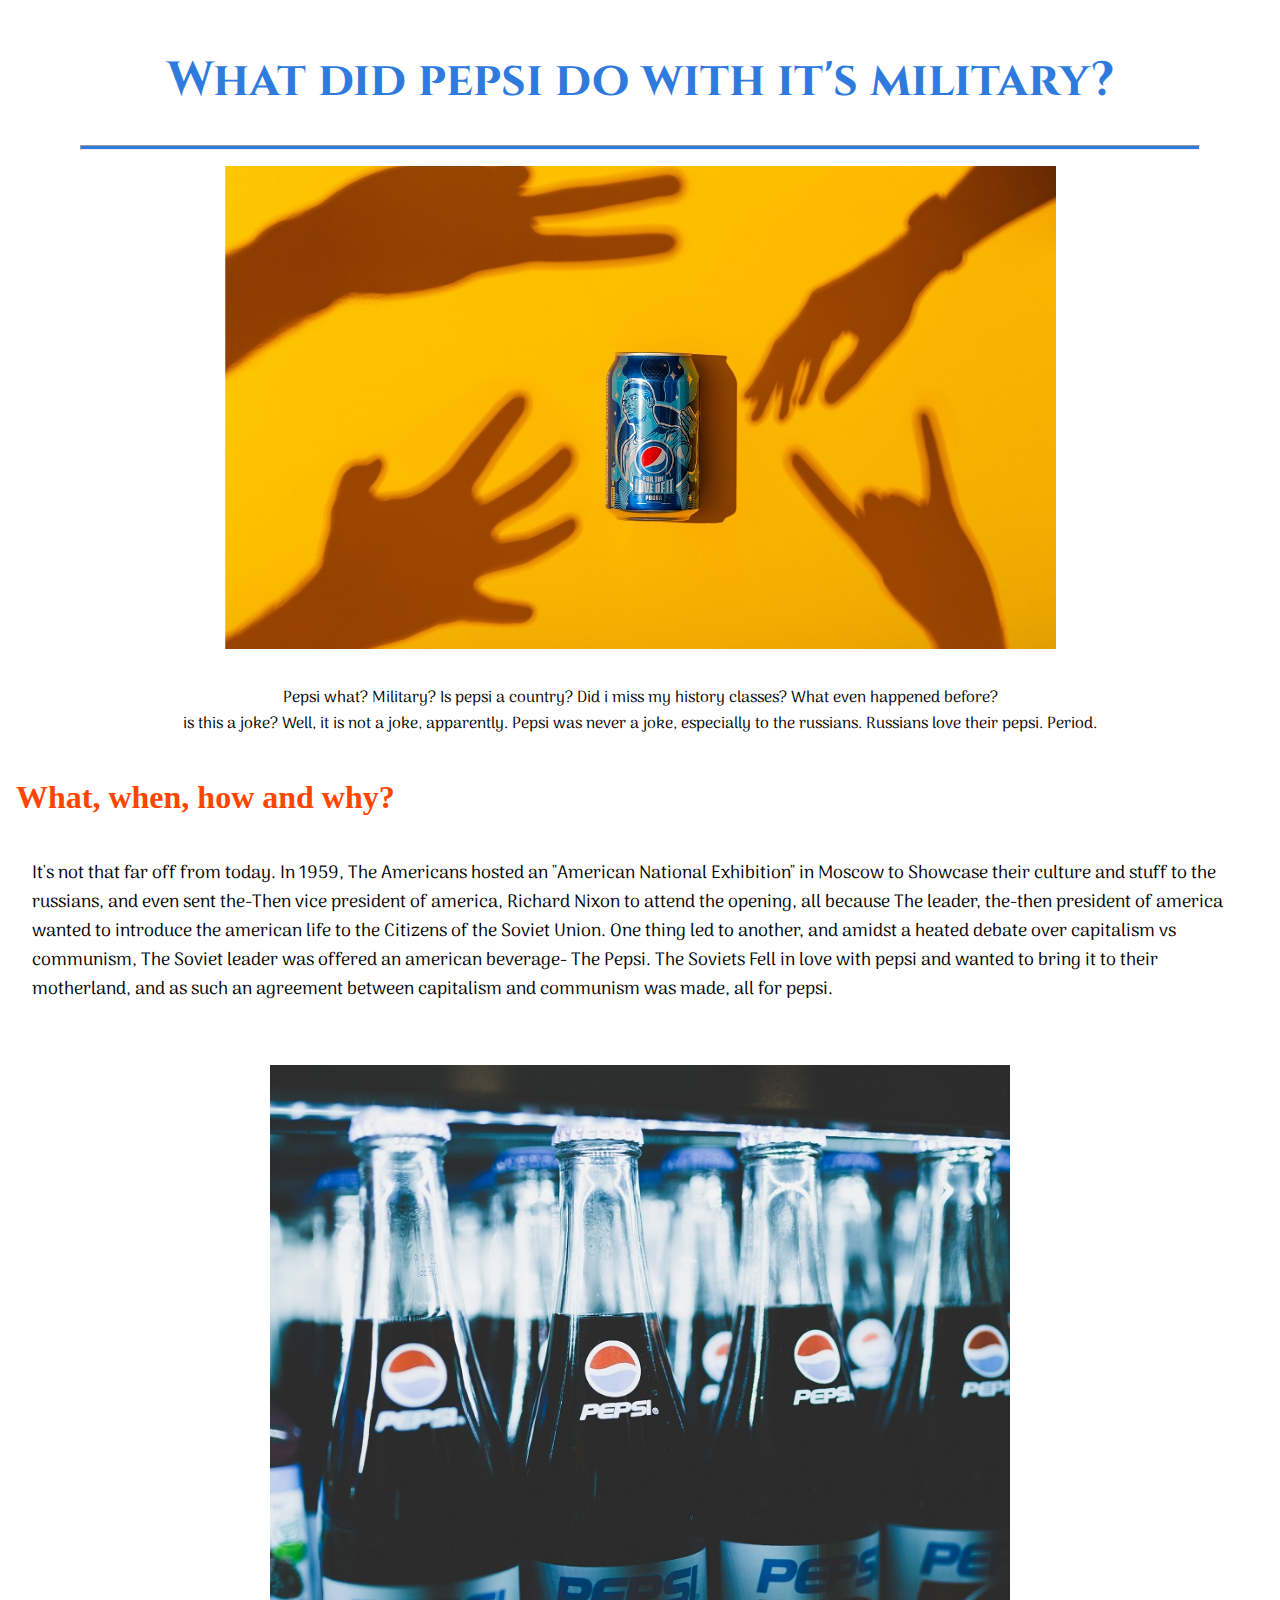
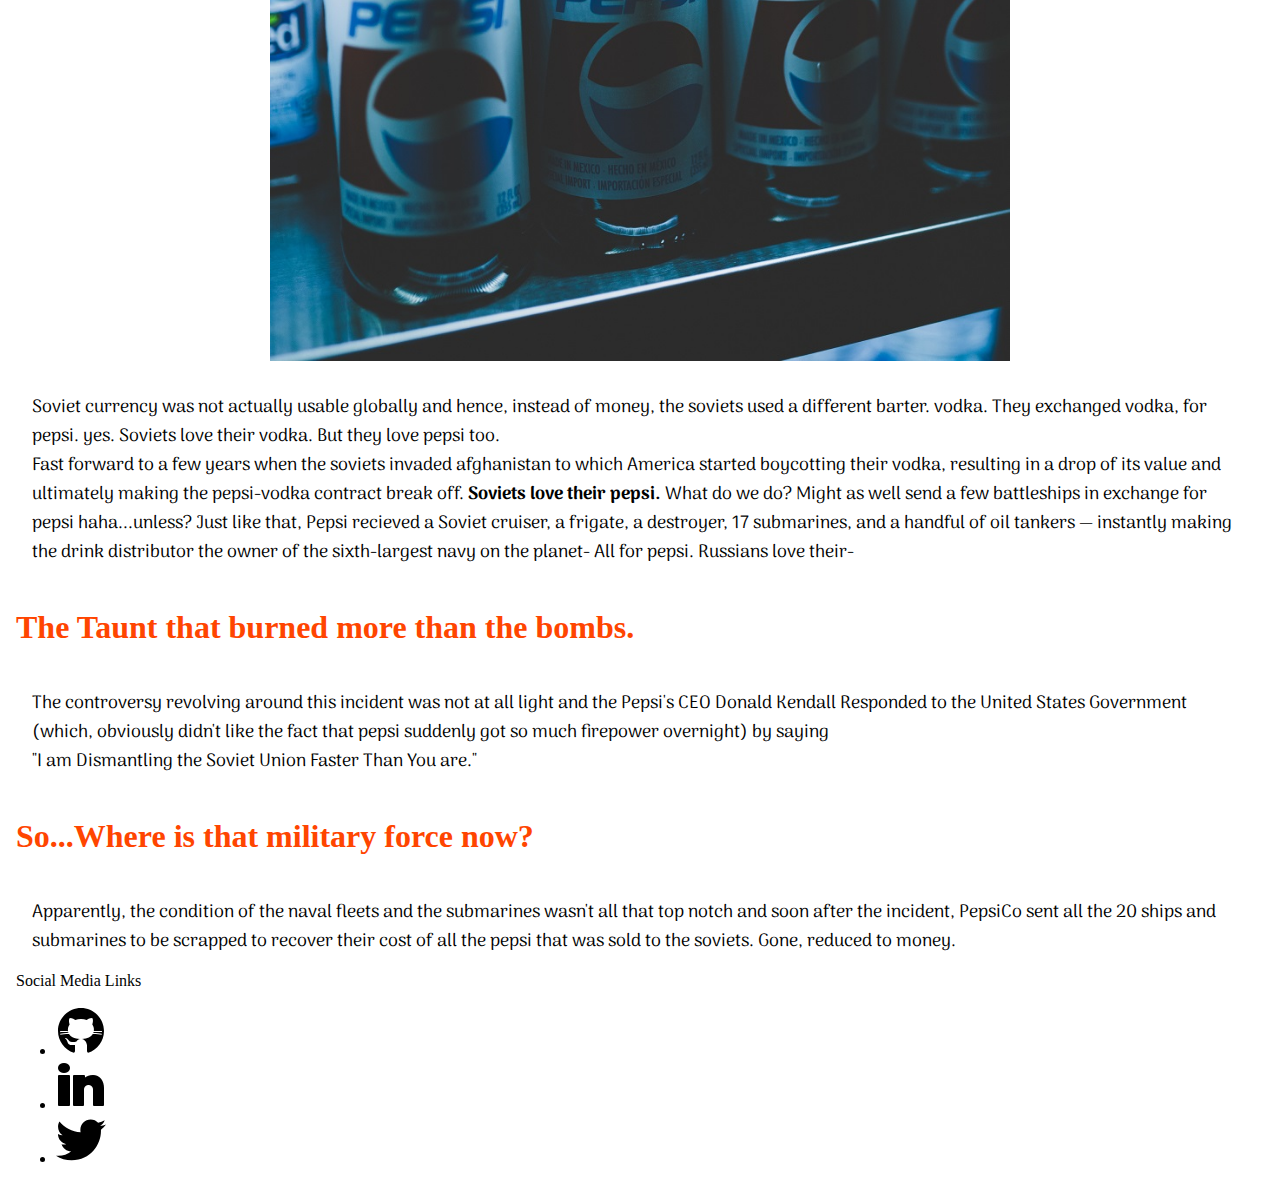
==== Blogs/pepesi.html @ c82c0823 "style: fonts, images, color" ====
<!DOCTYPE html>
<html lang="en">

<head>
    <meta charset="UTF-8">
    <meta http-equiv="X-UA-Compatible" content="IE=edge">
    <meta name="viewport" content="width=device-width, initial-scale=1.0">
    <title>Pepsi?</title>
    <link rel="stylesheet" href="/Css/blog-styles.css">
    <link rel="icon" href="/Images/pepesi_favicon.ico">
</head>

<body>
    <section class="container">
    <h1 class="header">What did pepsi do with it's military?</h1>
    <hr>
    <img src="/Images/pepesi1.jpg" alt="Pepsi" class="pepesi1">

    <div class="content smallify"> Pepsi what? Military? Is pepsi a country? Did i miss
        my history classes? What even happened before?
        <br/>
        is this a joke? Well, it is not a joke, apparently. Pepsi was never a joke, 
        especially to the russians. Russians love their pepsi. Period.
    </div>
</section>
    <h2 class="midHead">What, when, how and why?</h2>
    <div class="content">
        It's not that far off from today. In 1959, The Americans hosted an "American 
         National Exhibition" in Moscow to Showcase their culture and stuff to the 
         russians, and even sent the-Then vice president of america, Richard Nixon to
         attend the opening, all because The leader, the-then president of america wanted 
         to introduce the american life to the Citizens of the Soviet Union.
         One thing led to another, and amidst a heated debate over capitalism vs communism,
         The Soviet leader was offered an american beverage- The Pepsi.
         The Soviets Fell in love with pepsi and wanted to bring it to their motherland, and as such
         an agreement between capitalism and communism was made, all for pepsi.
         <br><br>
         <img src="/Images/pepesi2.jpg" alt="pepsi" class="pepe2">
         Soviet currency was not actually usable globally and hence, instead of money, the soviets used a different barter.
         vodka. They exchanged vodka, for pepsi. yes.
         Soviets love their vodka. But they love pepsi too.
         <br>
         Fast forward to a few years when the soviets invaded afghanistan to which America started boycotting their vodka,
         resulting in a drop of its value and ultimately making the pepsi-vodka contract break off.
         <b>Soviets love their pepsi.</b>
         What do we do? Might as well send a few battleships in exchange for pepsi haha...unless?
         Just like that, Pepsi recieved a Soviet cruiser, a frigate, a destroyer, 17 submarines, and 
         a handful of oil tankers — instantly making the drink distributor the owner of the sixth-largest navy on the planet- All for pepsi.
         Russians love their-
         
</div>
    <h2 class="midHead">The Taunt that burned more than the bombs.</h2>
    <div class="content">The controversy revolving around this incident was not at all light
        and the Pepsi's CEO Donald Kendall Responded to the United States Government (which, obviously didn't like the fact
        that pepsi suddenly got so much firepower overnight) by saying<br>
        <span class="quote">
        "I am Dismantling the Soviet Union Faster Than You are."
        </span>
    </div>
    <h2 class="midHead">So...Where is that military force now?</h2>
    <div class="content">Apparently, the condition of the naval fleets and the submarines
        wasn't all that top notch and soon after the incident, PepsiCo sent all the 20 ships and submarines to be scrapped
        to recover their cost of all the pepsi that was sold to the soviets. Gone, reduced to money.</div>
    <footer class="footer">
        <div class="footer-header">Social Media Links</div>
        <ul class="social-links list-non-bullet">
            <li class="list-item-inline">
                <a class="link" href="https://github.com/Sameony">
                    <img src="/Images/git.svg" alt="icon-github">
                </a>
            </li>
            <li class="list-item-inline">
                <a class="link" href="https://www.linkedin.com/in/mohammed-sameer-786485219/">
                    <img src="/Images/linkedin-2.png" alt="Icon-linkedin">
                </a>
            </li>
            <li class="list-item-inline">
                <a class="link" href="/">
                    <img src="/Images/twitter.svg" alt="Icon-twitter">
                </a>
            </li>

        </ul>
    </footer>
</body>

</html>
---- Css/blog-styles.css ----
@import url('https://fonts.googleapis.com/css2?family=Arima+Madurai:wght@700&family=Cinzel:wght@500&display=swap');

body{
    margin: 0;
    padding: 1rem;

}
.header{
    color: rgb(47, 123, 221);
    font-family: 'Cinzel', serif;
    font-size: 3rem;
}

hr{
    background: rgb(47, 123, 221);
    height: 3px;
    margin: 0 4rem;
    
}

.container{
    text-align: center;
}
.content{
    padding: 1rem;
    font-family: 'Arima Madurai', cursive;
    font-size: large;

}

.midHead{
    color: orangered;
    font-size: xx-large;
}
.smallify{
    font-size: 1rem;
}
.pepesi1{
    max-width: 65vw;
    padding: 1rem;
}
.pepe2{
    max-height: 70vw;
    display: block;
    margin: auto;
    padding: 2rem;
}
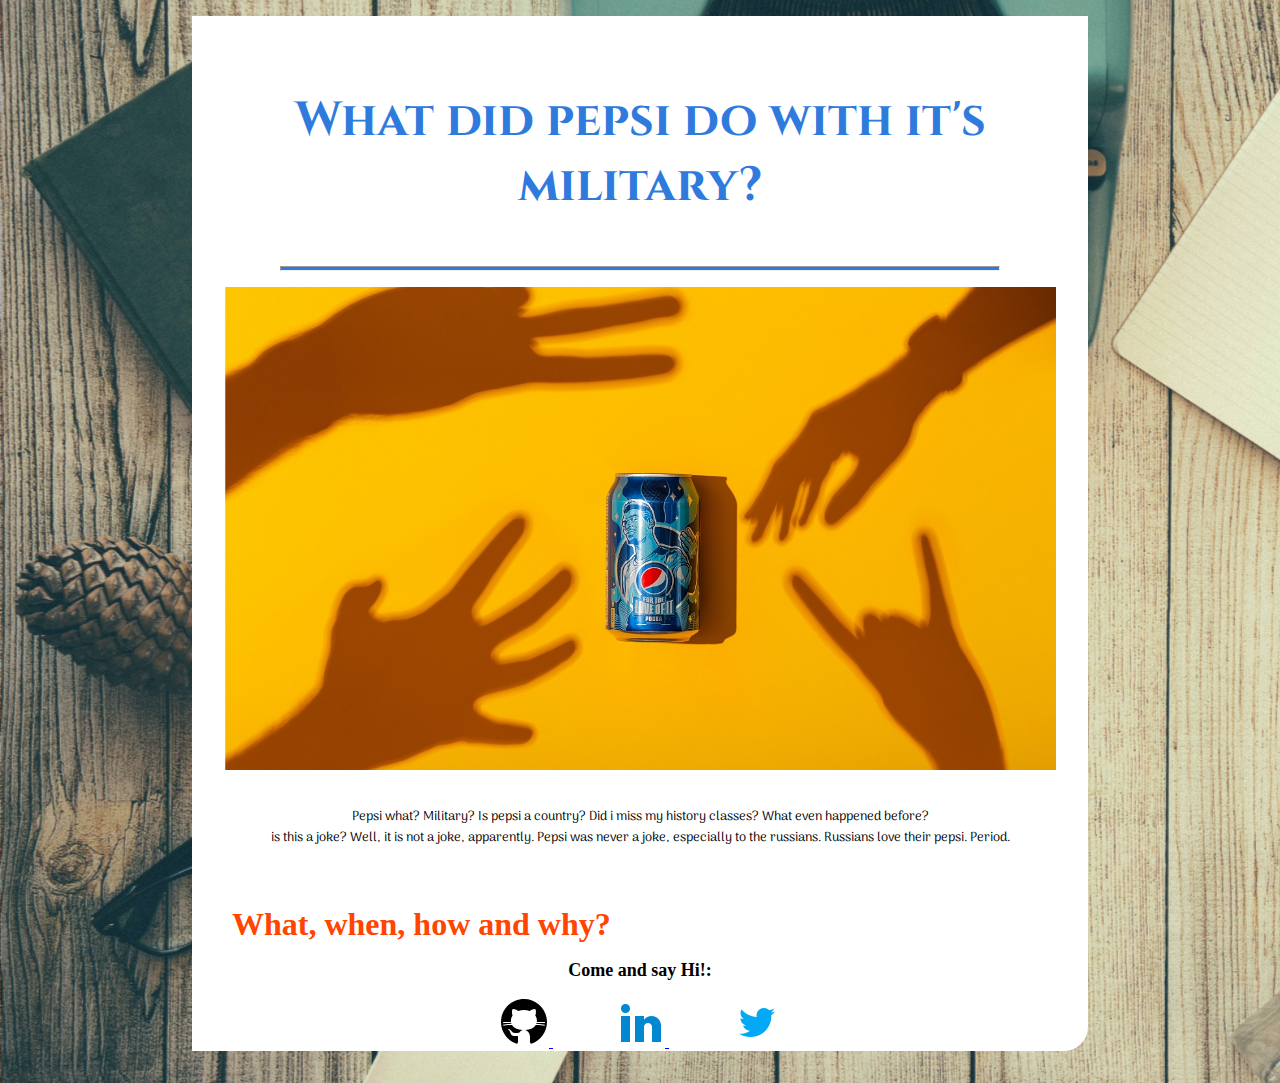
==== commit 5e169e7d: "style: Enhanced and effective footer" ====
--- a/Blogs/pepesi.html
+++ b/Blogs/pepesi.html
@@ -11,72 +11,81 @@
 </head>
 
 <body>
-    <section class="container">
-    <h1 class="header">What did pepsi do with it's military?</h1>
-    <hr>
-    <img src="/Images/pepesi1.jpg" alt="Pepsi" class="pepesi1">
+    <div class="scroll">
+        <section class="container">
+            <h1 class="header">What did pepsi do with it's military?</h1>
+            <hr>
+            <img src="/Images/pepesi1.jpg" alt="Pepsi" class="pepesi1">
 
-    <div class="content smallify"> Pepsi what? Military? Is pepsi a country? Did i miss
-        my history classes? What even happened before?
-        <br/>
-        is this a joke? Well, it is not a joke, apparently. Pepsi was never a joke, 
-        especially to the russians. Russians love their pepsi. Period.
+            <div class="content smallify"> Pepsi what? Military? Is pepsi a country? Did i miss
+                my history classes? What even happened before?
+                <br />
+                is this a joke? Well, it is not a joke, apparently. Pepsi was never a joke,
+                especially to the russians. Russians love their pepsi. Period.
+            </div>
+        </section>
+        <h2 class="midHead">What, when, how and why?</h2>
+        <div class="content">
+            It's not that far off from today. In 1959, The Americans hosted an "American
+            National Exhibition" in Moscow to Showcase their culture and stuff to the
+            russians, and even sent the-Then vice president of america, Richard Nixon to
+            attend the opening, all because The leader, the-then president of america wanted
+            to introduce the american life to the Citizens of the Soviet Union.
+            One thing led to another, and amidst a heated debate over capitalism vs communism,
+            The Soviet leader was offered an american beverage- The Pepsi.
+            The Soviets Fell in love with pepsi and wanted to bring it to their motherland, and as such
+            an agreement between capitalism and communism was made, all for pepsi.
+            <br><br>
+            <img src="/Images/pepesi2.jpg" alt="pepsi" class="pepe2">
+            Soviet currency was not actually usable globally and hence, instead of money, the soviets used a different
+            barter.
+            vodka. They exchanged vodka, for pepsi. yes.
+            Soviets love their vodka. But they love pepsi too.
+            <br>
+            Fast forward to a few years when the soviets invaded afghanistan to which America started boycotting their
+            vodka,
+            resulting in a drop of its value and ultimately making the pepsi-vodka contract break off.
+            <b>Soviets love their pepsi.</b>
+            What do we do? Might as well send a few battleships in exchange for pepsi haha...unless?
+            Just like that, Pepsi recieved a Soviet cruiser, a frigate, a destroyer, 17 submarines, and
+            a handful of oil tankers — instantly making the drink distributor the owner of the sixth-largest navy on the
+            planet- All for pepsi.
+            Russians love their-
+            <img src="/Images/betalship.jpg" alt="battleships" class="shippu">
+
+        </div>
+        <h2 class="midHead">The Taunt that burned more than the bombs.</h2>
+        <div class="content">The controversy revolving around this incident was not at all light
+            and the Pepsi's CEO Donald Kendall Responded to the United States Government (which, obviously didn't like
+            the fact
+            that pepsi suddenly got so much firepower overnight) by saying<br>
+            <span class="quote">
+                "I am Dismantling the Soviet Union Faster Than You are."
+            </span>
+        </div>
+        <h2 class="midHead">So...Where is that military force now?</h2>
+        <div class="content">Apparently, the condition of the naval fleets and the submarines
+            wasn't all that top notch and soon after the incident, PepsiCo sent all the 20 ships and submarines to be
+            scrapped
+            to recover their cost of all the pepsi that was sold to the soviets. Gone, reduced to money.</div>
+
     </div>
-</section>
-    <h2 class="midHead">What, when, how and why?</h2>
-    <div class="content">
-        It's not that far off from today. In 1959, The Americans hosted an "American 
-         National Exhibition" in Moscow to Showcase their culture and stuff to the 
-         russians, and even sent the-Then vice president of america, Richard Nixon to
-         attend the opening, all because The leader, the-then president of america wanted 
-         to introduce the american life to the Citizens of the Soviet Union.
-         One thing led to another, and amidst a heated debate over capitalism vs communism,
-         The Soviet leader was offered an american beverage- The Pepsi.
-         The Soviets Fell in love with pepsi and wanted to bring it to their motherland, and as such
-         an agreement between capitalism and communism was made, all for pepsi.
-         <br><br>
-         <img src="/Images/pepesi2.jpg" alt="pepsi" class="pepe2">
-         Soviet currency was not actually usable globally and hence, instead of money, the soviets used a different barter.
-         vodka. They exchanged vodka, for pepsi. yes.
-         Soviets love their vodka. But they love pepsi too.
-         <br>
-         Fast forward to a few years when the soviets invaded afghanistan to which America started boycotting their vodka,
-         resulting in a drop of its value and ultimately making the pepsi-vodka contract break off.
-         <b>Soviets love their pepsi.</b>
-         What do we do? Might as well send a few battleships in exchange for pepsi haha...unless?
-         Just like that, Pepsi recieved a Soviet cruiser, a frigate, a destroyer, 17 submarines, and 
-         a handful of oil tankers — instantly making the drink distributor the owner of the sixth-largest navy on the planet- All for pepsi.
-         Russians love their-
-         
-</div>
-    <h2 class="midHead">The Taunt that burned more than the bombs.</h2>
-    <div class="content">The controversy revolving around this incident was not at all light
-        and the Pepsi's CEO Donald Kendall Responded to the United States Government (which, obviously didn't like the fact
-        that pepsi suddenly got so much firepower overnight) by saying<br>
-        <span class="quote">
-        "I am Dismantling the Soviet Union Faster Than You are."
-        </span>
-    </div>
-    <h2 class="midHead">So...Where is that military force now?</h2>
-    <div class="content">Apparently, the condition of the naval fleets and the submarines
-        wasn't all that top notch and soon after the incident, PepsiCo sent all the 20 ships and submarines to be scrapped
-        to recover their cost of all the pepsi that was sold to the soviets. Gone, reduced to money.</div>
     <footer class="footer">
-        <div class="footer-header">Social Media Links</div>
+        <div class="footer-header">Come and say Hi!:</div>
         <ul class="social-links list-non-bullet">
             <li class="list-item-inline">
-                <a class="link" href="https://github.com/Sameony">
+                <a href="https://github.com/Sameony">
                     <img src="/Images/git.svg" alt="icon-github">
                 </a>
             </li>
             <li class="list-item-inline">
-                <a class="link" href="https://www.linkedin.com/in/mohammed-sameer-786485219/">
-                    <img src="/Images/linkedin-2.png" alt="Icon-linkedin">
+                <a href="https://www.linkedin.com/in/mohammed-sameer-786485219/">
+                    <img src="/Images/icons8-linkedin-2-48.png" alt="Icon-linkedin">
                 </a>
             </li>
             <li class="list-item-inline">
-                <a class="link" href="/">
-                    <img src="/Images/twitter.svg" alt="Icon-twitter">
+                <a href="/">
+                    <img src="/Images/icons8-twitter-48.png" alt="Icon-twitter">
                 </a>
             </li>
 
--- a/Css/blog-styles.css
+++ b/Css/blog-styles.css
@@ -1,47 +1,131 @@
 @import url('https://fonts.googleapis.com/css2?family=Arima+Madurai:wght@700&family=Cinzel:wght@500&display=swap');
 
-body{
-    margin: 0;
-    padding: 1rem;
+@media all and (min-width:0px) and (max-width: 960px) {
+    body {
+        margin: 0 auto;
+        max-width: 80vw;
+        background-image: url("/Images/planks.jpg");
+        background-size: cover;
+
+    }
+
+    .scroll {
+        background-color: white;
+        height: 40rem;
+        overflow-y: auto;
+        padding: 1.5rem;
+        
+    }
+
+    .header {
+        color: rgb(47, 123, 221);
+        font-family: 'Cinzel', serif;
+        font-size: 3rem;
+    }
+}
+
+
+@media all and (min-width:960px) {
+    body {
+        margin: 0 auto;
+        max-width: 70vw;
+        padding: 1rem;
+        background-image: url("/Images/bg.jpg");
+        background-size: cover;
+
+    }
+
+    .scroll {
+        background-color: white;
+        height: 70vw;
+        overflow-y: auto;
+        padding: 1.5rem;
+        
+    }
+
+    .header {
+        color: rgb(47, 123, 221);
+        font-family: 'Cinzel', serif;
+        font-size: 3rem;
+    }
+
 
 }
-.header{
-    color: rgb(47, 123, 221);
-    font-family: 'Cinzel', serif;
-    font-size: 3rem;
-}
 
-hr{
+hr {
     background: rgb(47, 123, 221);
     height: 3px;
     margin: 0 4rem;
-    
+
 }
 
-.container{
+h1,
+h2 {
+    padding: 1rem;
+}
+
+.container {
     text-align: center;
 }
-.content{
+
+.content {
     padding: 1rem;
     font-family: 'Arima Madurai', cursive;
     font-size: large;
 
 }
 
-.midHead{
+.midHead {
     color: orangered;
     font-size: xx-large;
 }
-.smallify{
-    font-size: 1rem;
+
+.smallify {
+    font-size: small;
 }
-.pepesi1{
+
+.pepesi1 {
     max-width: 65vw;
-    padding: 1rem;
+    padding: 1rem 0;
 }
-.pepe2{
+
+.pepe2,
+.shippu {
     max-height: 70vw;
     display: block;
     margin: auto;
-    padding: 2rem;
+    padding: 2rem 0;
+}
+
+
+.footer {
+    text-align: center;
+    background-color: white;
+    border-bottom-right-radius: 1.5rem;
+}
+.footer-header{
+    font-size: large;
+    font-weight: bold;
+}
+.footer ul {
+    padding-inline-start: 0px;
+    color: white;
+
+}
+
+.list-non-bullet {
+    list-style: none;
+}
+
+.list-item-inline {
+    display: inline;
+    padding: 1rem 2rem;
+}
+
+
+.quote {
+    font-size: x-large;
+    color: rgb(63, 92, 218);
+    text-align: center;
+    display: block;
 }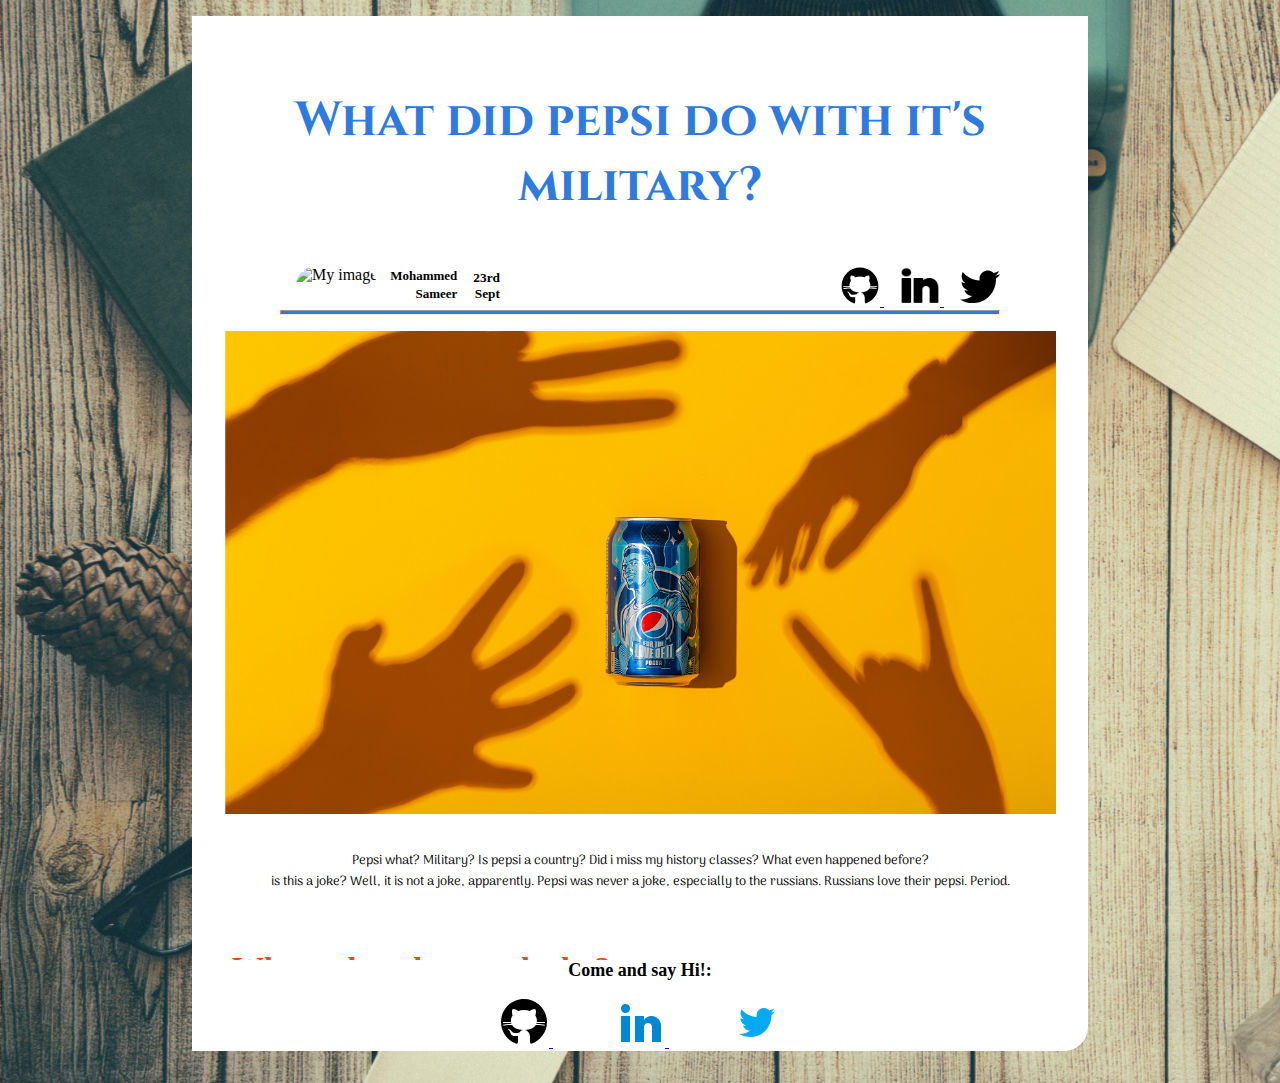
==== commit 91b9e96b: "style: readjustments to name-div" ====
--- a/Blogs/pepesi.html
+++ b/Blogs/pepesi.html
@@ -14,6 +14,28 @@
     <div class="scroll">
         <section class="container">
             <h1 class="header">What did pepsi do with it's military?</h1>
+
+            <div class="splitscreen">
+                <img src="/Images/myco.jpeg" alt="My image" class="my-co">
+                <div class="left">
+                    
+                    <span class="my-name">Mohammed Sameer </span>
+                    
+                </div>
+                <span class="date">23rd <br>Sept </span>
+
+                <div class="right">
+                    <a href="https://github.com/Sameony">
+                        <img src="/Images/git.svg" alt="icon-github" class="mini-ico">
+                    </a>
+                    <a href="https://www.linkedin.com/in/mohammed-sameer-786485219/">
+                        <img src="/Images/linkedin-2.png" alt="Icon-linkedin" class="mini-ico">
+                    </a>
+                    <a href="/">
+                        <img src="/Images/twitter.svg" alt="Icon-twitter" class="mini-ico">
+                    </a>
+                </div>
+            </div>
             <hr>
             <img src="/Images/pepesi1.jpg" alt="Pepsi" class="pepesi1">
 
--- a/Css/blog-styles.css
+++ b/Css/blog-styles.css
@@ -51,7 +51,42 @@
 
 
 }
-
+.splitscreen {
+    display:flex;
+    justify-content: space-between;
+    text-align: right;
+    color: rgb(0, 0, 0);
+    
+}
+.splitscreen .left {
+    flex: 0;
+}
+.splitscreen .right {
+    flex: 1;
+    margin-right: 4rem;
+    
+}
+.my-co{
+    max-height: 40px;
+    margin-left: 5rem;
+    border-radius: 2.3rem;
+}
+.mini-ico{
+    max-width: 40px;
+    margin-left: 1rem;
+}
+.my-name{
+    margin-left:0.8rem ;
+    text-align: center;
+    font-size: small;
+    font-weight: bold;
+}
+.date{
+    margin-top: 0.2rem;
+    font-size: smaller;
+    margin-left: 1rem;
+    font-weight: bold;
+}
 hr {
     background: rgb(47, 123, 221);
     height: 3px;
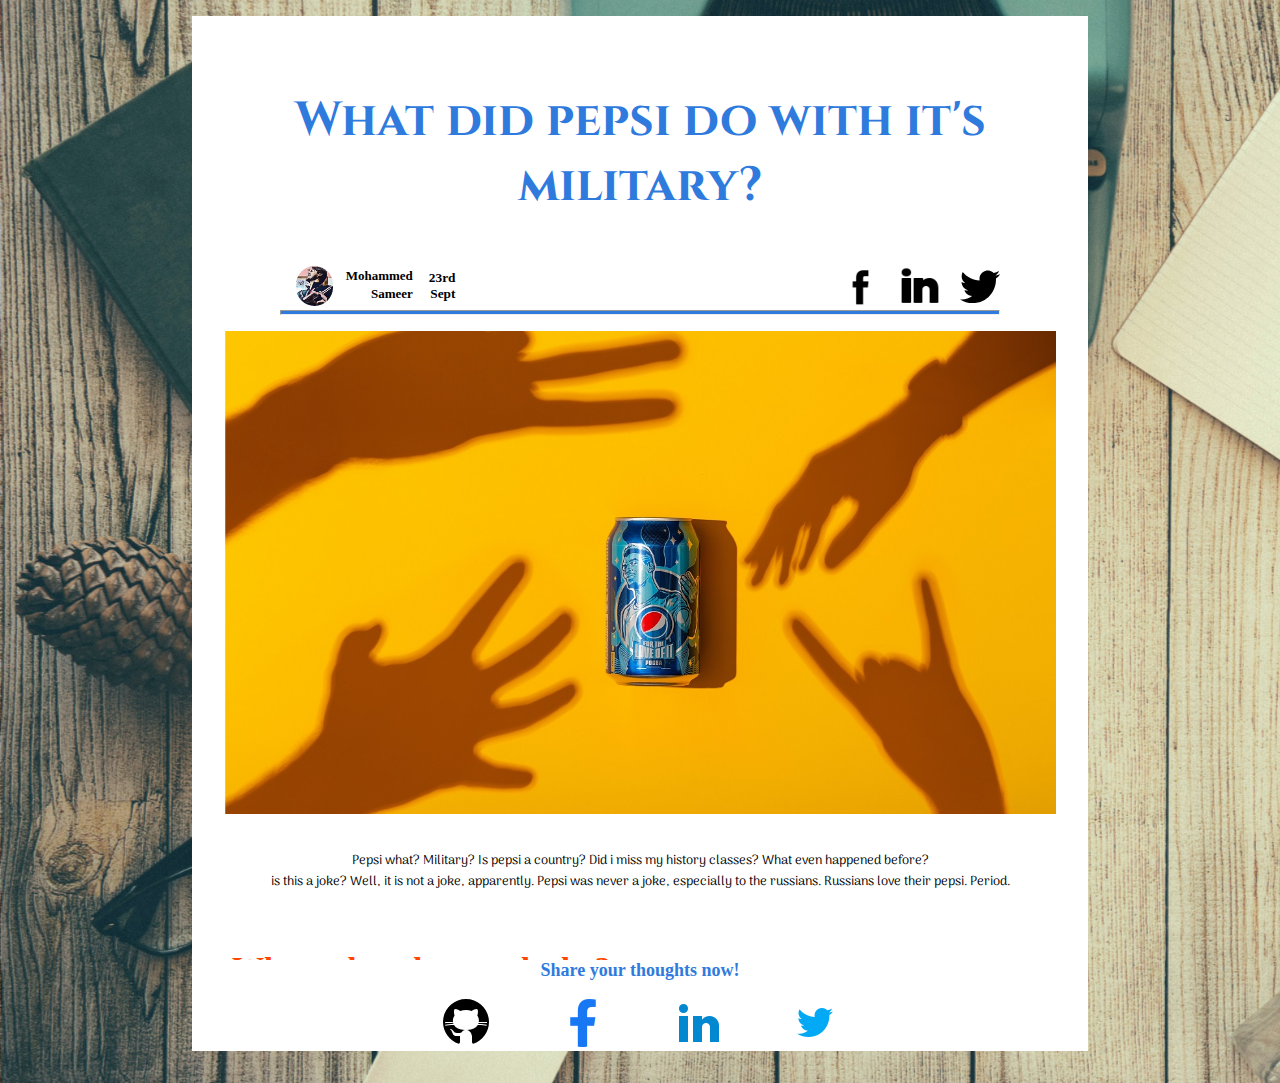
==== commit 035f323d: "Merge pull request #9 from Sameony/falseMain" ====
--- a/Blogs/pepesi.html
+++ b/Blogs/pepesi.html
@@ -19,19 +19,19 @@
                 <img src="/Images/myco.jpeg" alt="My image" class="my-co">
                 <div class="left">
                     
-                    <span class="my-name">Mohammed Sameer </span>
+                   <a href="/index.html"> <span class="my-name">Mohammed Sameer </span></a>
                     
                 </div>
                 <span class="date">23rd <br>Sept </span>
 
                 <div class="right">
-                    <a href="https://github.com/Sameony">
-                        <img src="/Images/git.svg" alt="icon-github" class="mini-ico">
+                    <a href="https://www.facebook.com/sharer.php">
+                        <img src="/Images/104498_facebook_icon.png" alt="icon-fb" class="mini-ico">
                     </a>
-                    <a href="https://www.linkedin.com/in/mohammed-sameer-786485219/">
+                    <a href="https://www.linkedin.com/shareArticle">
                         <img src="/Images/linkedin-2.png" alt="Icon-linkedin" class="mini-ico">
                     </a>
-                    <a href="/">
+                    <a href="https://twitter.com/intent/tweet">
                         <img src="/Images/twitter.svg" alt="Icon-twitter" class="mini-ico">
                     </a>
                 </div>
@@ -93,7 +93,7 @@
 
     </div>
     <footer class="footer">
-        <div class="footer-header">Come and say Hi!:</div>
+        <div class="footer-header">Share your thoughts now!</div>
         <ul class="social-links list-non-bullet">
             <li class="list-item-inline">
                 <a href="https://github.com/Sameony">
@@ -101,12 +101,16 @@
                 </a>
             </li>
             <li class="list-item-inline">
-                <a href="https://www.linkedin.com/in/mohammed-sameer-786485219/">
-                    <img src="/Images/icons8-linkedin-2-48.png" alt="Icon-linkedin">
+                <a href="https://www.facebook.com/sharer.php">
+                    <img src="/Images/5296500_fb_social media_facebook_facebook logo_social network_icon.png" alt="icon-fb">
                 </a>
             </li>
             <li class="list-item-inline">
-                <a href="/">
+                <a href="https://www.linkedin.com/shareArticle">
+                    <img src="/Images/icons8-linkedin-2-48.png" alt="Icon-linkedin">
+            </li>
+            <li class="list-item-inline">
+                <a href="https://twitter.com/intent/tweet">
                     <img src="/Images/icons8-twitter-48.png" alt="Icon-twitter">
                 </a>
             </li>
--- a/Css/blog-styles.css
+++ b/Css/blog-styles.css
@@ -14,13 +14,69 @@
         height: 40rem;
         overflow-y: auto;
         padding: 1.5rem;
-        
+        border-top-left-radius: 2rem;
     }
 
     .header {
         color: rgb(47, 123, 221);
         font-family: 'Cinzel', serif;
         font-size: 3rem;
+    }
+                                            /* mini header, my details */
+    .splitscreen {
+        display: flex;
+        justify-content: space-between;
+
+        text-align: center;
+        color: rgb(0, 0, 0);
+
+    }
+
+    .splitscreen .left {
+        flex: 0;
+    }
+
+    .splitscreen .right {
+        flex: 1;
+
+
+    }
+
+    .my-co {
+        max-height: 35px;
+        border-radius: 2.3rem;
+        margin-left: 1rem;
+    }
+
+    .mini-ico {
+        max-width: 30px;
+        margin-left: 1rem;
+    }
+
+    .my-name {
+        margin-left: 0.8rem;
+        text-align: center;
+        font-size: small;
+        font-weight: bold;
+    }
+
+    .date {
+        margin-top: 0.2rem;
+        font-size: smaller;
+        display: none;
+        font-weight: bold;
+    }
+                                            /* mini header end */
+
+
+    hr {
+        background: rgb(47, 123, 221);
+        height: 3px;
+        margin: 0 2rem;
+
+    }
+    .footer{
+        border-bottom-right-radius: 1.5rem;
     }
 }
 
@@ -40,7 +96,7 @@
         height: 70vw;
         overflow-y: auto;
         padding: 1.5rem;
-        
+
     }
 
     .header {
@@ -49,51 +105,64 @@
         font-size: 3rem;
     }
 
-
-}
-.splitscreen {
-    display:flex;
-    justify-content: space-between;
-    text-align: right;
-    color: rgb(0, 0, 0);
-    
-}
-.splitscreen .left {
-    flex: 0;
-}
-.splitscreen .right {
-    flex: 1;
-    margin-right: 4rem;
-    
-}
-.my-co{
-    max-height: 40px;
-    margin-left: 5rem;
-    border-radius: 2.3rem;
-}
-.mini-ico{
-    max-width: 40px;
-    margin-left: 1rem;
-}
-.my-name{
-    margin-left:0.8rem ;
-    text-align: center;
-    font-size: small;
-    font-weight: bold;
-}
-.date{
-    margin-top: 0.2rem;
-    font-size: smaller;
-    margin-left: 1rem;
-    font-weight: bold;
-}
-hr {
-    background: rgb(47, 123, 221);
-    height: 3px;
-    margin: 0 4rem;
-
-}
-
+    .splitscreen {
+        display: flex;
+        justify-content: space-between;
+        text-align: right;
+        color: rgb(0, 0, 0);
+
+    }
+
+    .splitscreen .left {
+        flex: 0;
+    }
+
+    .splitscreen .right {
+        flex: 1;
+        margin-right: 4rem;
+
+    }
+
+    .my-co {
+        max-height: 40px;
+        margin-left: 5rem;
+        border-radius: 2.3rem;
+    }
+
+    .mini-ico {
+        max-width: 40px;
+        margin-left: 1rem;
+    }
+
+    .my-name {
+        margin-left: 0.8rem;
+        text-align: center;
+        font-size: small;
+        font-weight: bold;
+    }
+
+    .date {
+        margin-top: 0.2rem;
+        font-size: smaller;
+        margin-left: 1rem;
+        font-weight: bold;
+    }
+
+    hr {
+        background: rgb(47, 123, 221);
+        height: 3px;
+        margin: 0 4rem;
+
+    }
+
+}
+
+
+
+a{
+    text-decoration: none;
+    color: black;
+}
 h1,
 h2 {
     padding: 1rem;
@@ -132,16 +201,19 @@
     padding: 2rem 0;
 }
 
-
+                                        /* Footer Section */
 .footer {
     text-align: center;
     background-color: white;
-    border-bottom-right-radius: 1.5rem;
-}
-.footer-header{
+    
+}
+
+.footer-header {
     font-size: large;
     font-weight: bold;
-}
+    color:rgb(47, 123, 221);
+}
+
 .footer ul {
     padding-inline-start: 0px;
     color: white;
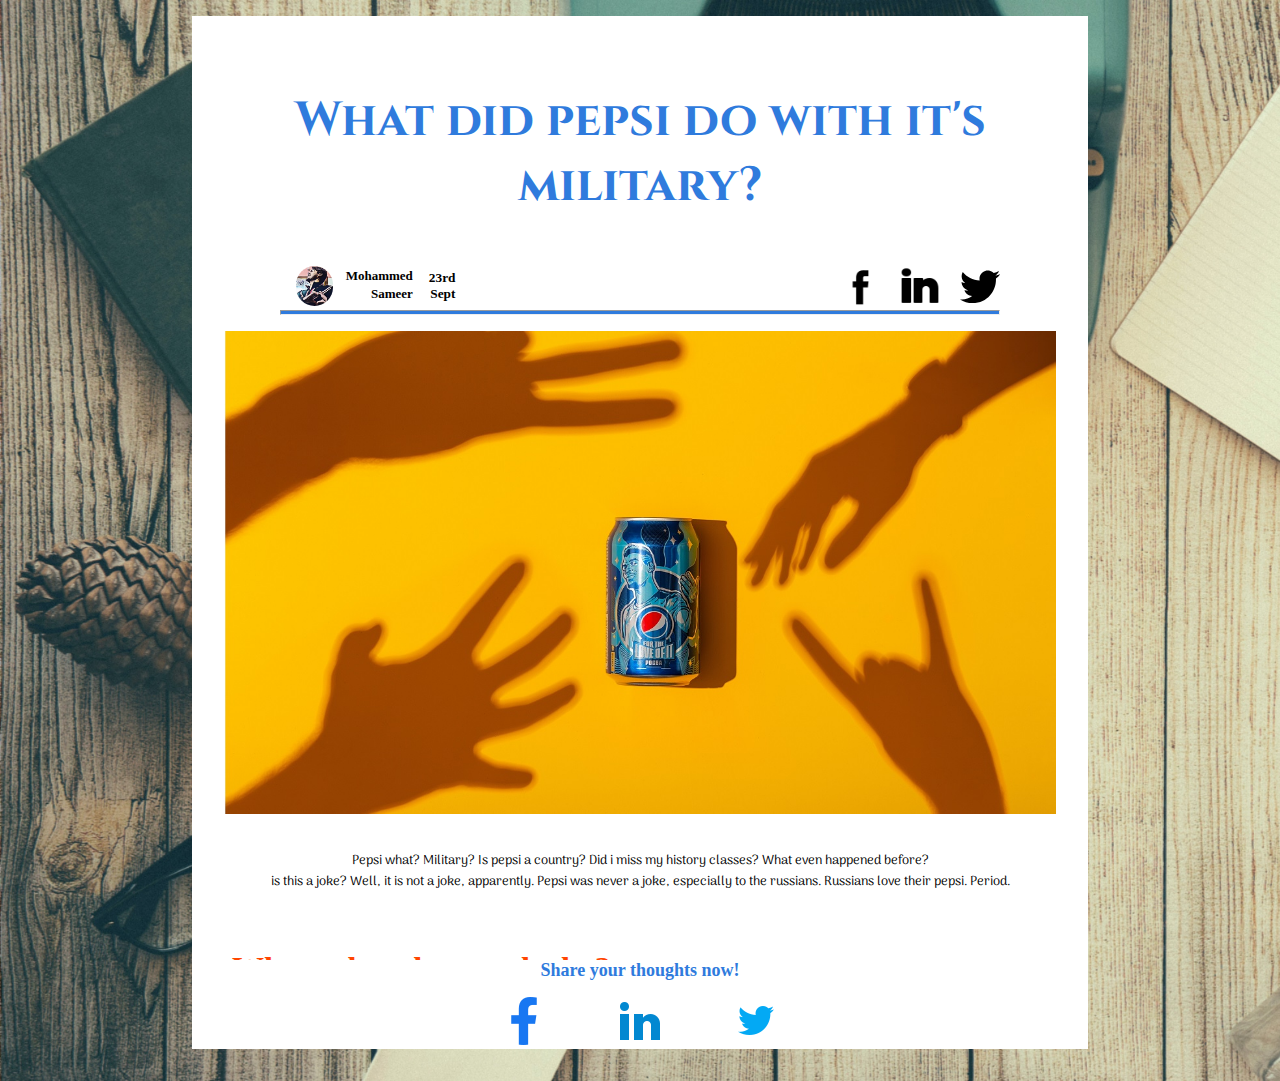
==== commit 663e3565: "Fix: Cropped battleships image" ====
--- a/Blogs/pepesi.html
+++ b/Blogs/pepesi.html
@@ -73,9 +73,10 @@
             a handful of oil tankers — instantly making the drink distributor the owner of the sixth-largest navy on the
             planet- All for pepsi.
             Russians love their-
-            <img src="/Images/betalship.jpg" alt="battleships" class="shippu">
+            
 
         </div>
+        <img src="/Images/betalship.jpg" alt="battleships" class="shippu">
         <h2 class="midHead">The Taunt that burned more than the bombs.</h2>
         <div class="content">The controversy revolving around this incident was not at all light
             and the Pepsi's CEO Donald Kendall Responded to the United States Government (which, obviously didn't like
@@ -95,23 +96,19 @@
     <footer class="footer">
         <div class="footer-header">Share your thoughts now!</div>
         <ul class="social-links list-non-bullet">
-            <li class="list-item-inline">
-                <a href="https://github.com/Sameony">
-                    <img src="/Images/git.svg" alt="icon-github">
-                </a>
-            </li>
+            
             <li class="list-item-inline">
                 <a href="https://www.facebook.com/sharer.php">
-                    <img src="/Images/5296500_fb_social media_facebook_facebook logo_social network_icon.png" alt="icon-fb">
+                    <img src="/Images/5296500_fb_social media_facebook_facebook logo_social network_icon.png" alt="icon-fb" class="bot-icon">
                 </a>
             </li>
             <li class="list-item-inline">
                 <a href="https://www.linkedin.com/shareArticle">
-                    <img src="/Images/icons8-linkedin-2-48.png" alt="Icon-linkedin">
+                    <img src="/Images/icons8-linkedin-2-48.png" alt="Icon-linkedin" class="bot-icon">
             </li>
             <li class="list-item-inline">
                 <a href="https://twitter.com/intent/tweet">
-                    <img src="/Images/icons8-twitter-48.png" alt="Icon-twitter">
+                    <img src="/Images/icons8-twitter-48.png" alt="Icon-twitter" class="bot-icon">
                 </a>
             </li>
 
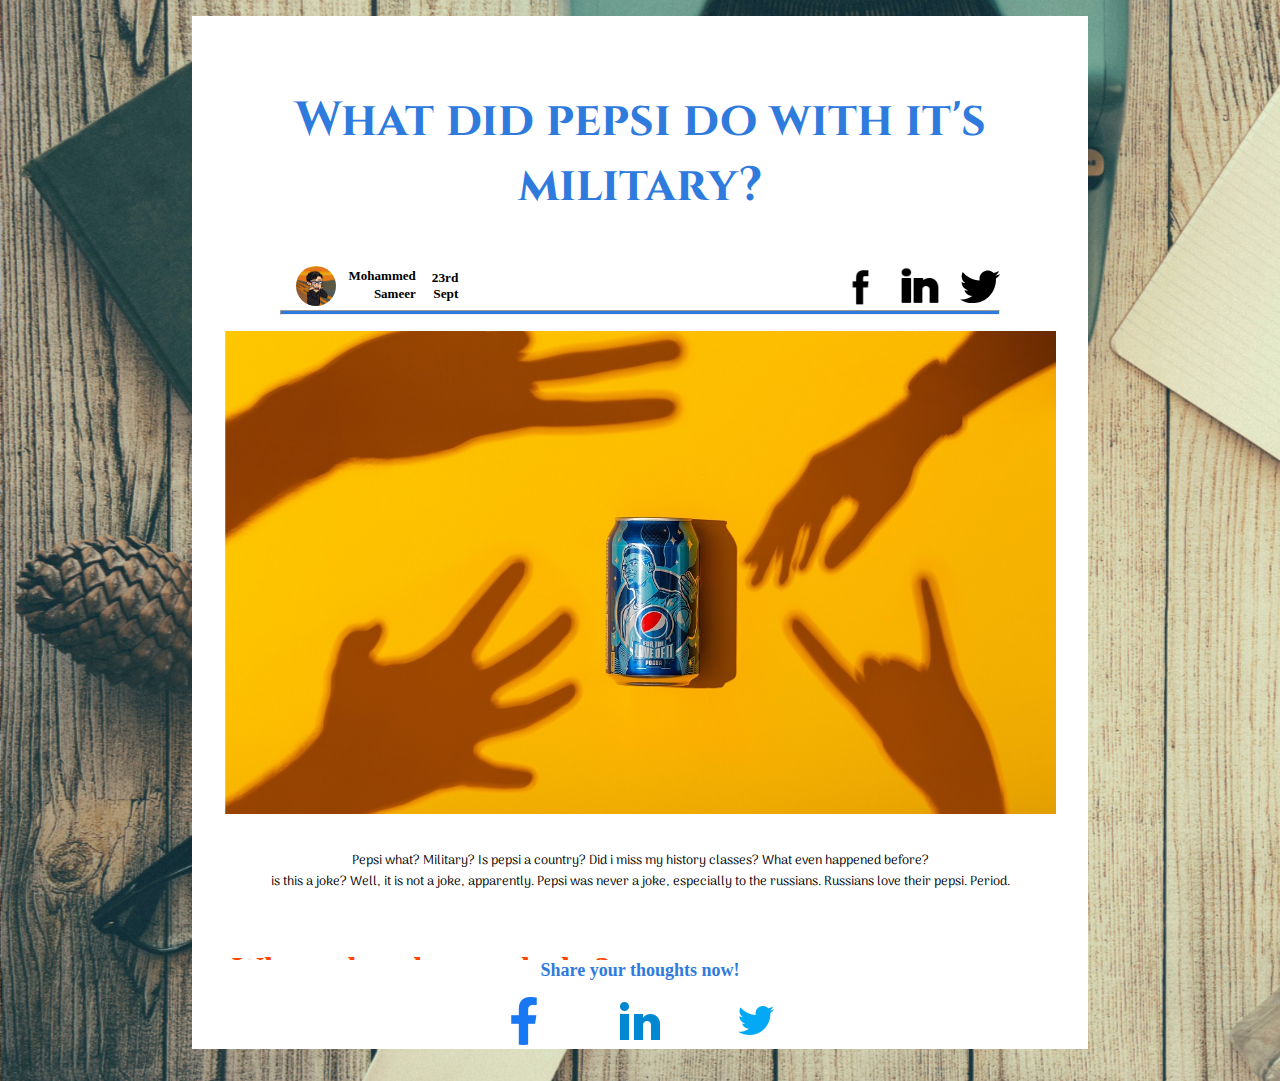
==== commit 28a03619: "feat: all links now open in new tab" ====
--- a/Blogs/pepesi.html
+++ b/Blogs/pepesi.html
@@ -19,19 +19,19 @@
                 <img src="/Images/myco.jpeg" alt="My image" class="my-co">
                 <div class="left">
                     
-                   <a href="/index.html"> <span class="my-name">Mohammed Sameer </span></a>
+                   <a target="_blank" href="/index.html"> <span class="my-name">Mohammed Sameer </span></a>
                     
                 </div>
                 <span class="date">23rd <br>Sept </span>
 
                 <div class="right">
-                    <a href="https://www.facebook.com/sharer.php">
+                    <a target="_blank" href="https://www.facebook.com/sharer.php">
                         <img src="/Images/104498_facebook_icon.png" alt="icon-fb" class="mini-ico">
                     </a>
-                    <a href="https://www.linkedin.com/shareArticle">
+                    <a target="_blank" href="https://www.linkedin.com/shareArticle">
                         <img src="/Images/linkedin-2.png" alt="Icon-linkedin" class="mini-ico">
                     </a>
-                    <a href="https://twitter.com/intent/tweet">
+                    <a target="_blank" href="https://twitter.com/intent/tweet">
                         <img src="/Images/twitter.svg" alt="Icon-twitter" class="mini-ico">
                     </a>
                 </div>
@@ -98,16 +98,16 @@
         <ul class="social-links list-non-bullet">
             
             <li class="list-item-inline">
-                <a href="https://www.facebook.com/sharer.php">
+                <a target="_blank" href="https://www.facebook.com/sharer.php">
                     <img src="/Images/5296500_fb_social media_facebook_facebook logo_social network_icon.png" alt="icon-fb" class="bot-icon">
                 </a>
             </li>
             <li class="list-item-inline">
-                <a href="https://www.linkedin.com/shareArticle">
+                <a target="_blank" href="https://www.linkedin.com/shareArticle">
                     <img src="/Images/icons8-linkedin-2-48.png" alt="Icon-linkedin" class="bot-icon">
             </li>
             <li class="list-item-inline">
-                <a href="https://twitter.com/intent/tweet">
+                <a target="_blank" href="https://twitter.com/intent/tweet">
                     <img src="/Images/icons8-twitter-48.png" alt="Icon-twitter" class="bot-icon">
                 </a>
             </li>
--- a/Css/blog-styles.css
+++ b/Css/blog-styles.css
@@ -16,11 +16,21 @@
         padding: 1.5rem;
         border-top-left-radius: 2rem;
     }
-
+    /* font size adjustments */
     .header {
         color: rgb(47, 123, 221);
         font-family: 'Cinzel', serif;
-        font-size: 3rem;
+        font-size: 1.8rem;
+    }
+    .midHead {
+        color: orangered;
+        font-size: x-large;
+    }
+    .content{
+        font-size: small;
+    }
+    .smallify{
+        font-size: x-small;
     }
                                             /* mini header, my details */
     .splitscreen {
@@ -49,7 +59,7 @@
     }
 
     .mini-ico {
-        max-width: 30px;
+        max-width: 20px;
         margin-left: 1rem;
     }
 
@@ -77,6 +87,9 @@
     }
     .footer{
         border-bottom-right-radius: 1.5rem;
+    }
+    .bot-icon{
+        max-width: 30px;
     }
 }
 
@@ -104,7 +117,16 @@
         font-family: 'Cinzel', serif;
         font-size: 3rem;
     }
-
+    .content{
+        font-size: large;
+    }
+    .midHead {
+        color: orangered;
+        font-size: xx-large;
+    }
+    .smallify {
+        font-size: small;
+    }
     .splitscreen {
         display: flex;
         justify-content: space-between;
@@ -175,30 +197,29 @@
 .content {
     padding: 1rem;
     font-family: 'Arima Madurai', cursive;
-    font-size: large;
-
-}
-
-.midHead {
-    color: orangered;
-    font-size: xx-large;
-}
-
-.smallify {
-    font-size: small;
-}
+
+}
+
+
+
+
 
 .pepesi1 {
     max-width: 65vw;
     padding: 1rem 0;
 }
 
-.pepe2,
-.shippu {
+.pepe2{
     max-height: 70vw;
     display: block;
     margin: auto;
     padding: 2rem 0;
+}
+.shippu{
+    max-width: 70vw;
+    display: block;
+    margin: auto;
+    
 }
 
                                         /* Footer Section */
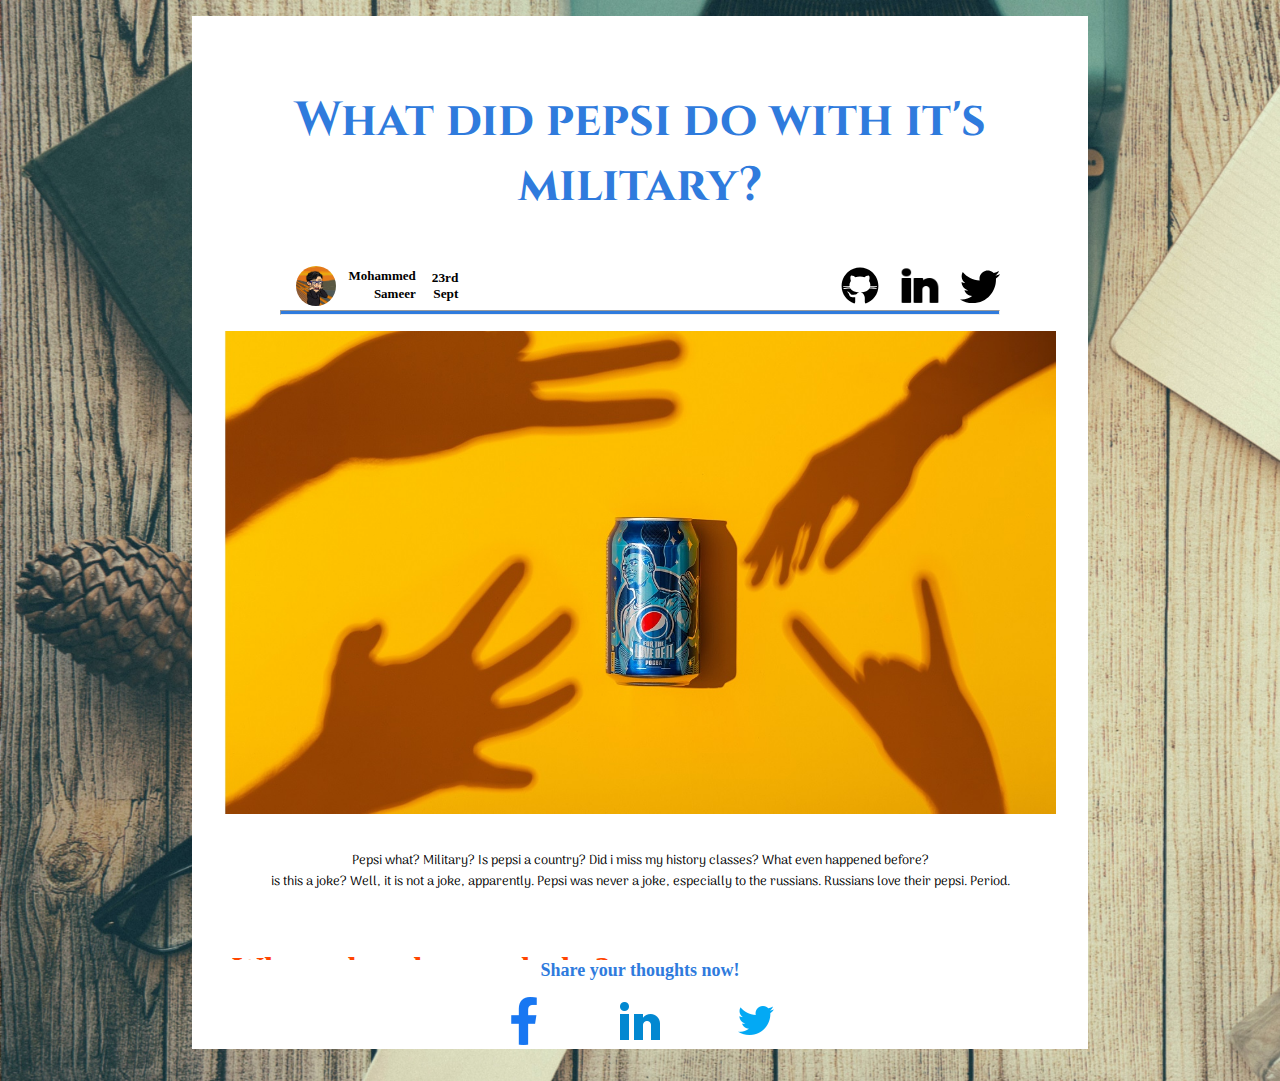
==== commit 8b4985e4: "fix : social media links" ====
--- a/Blogs/pepesi.html
+++ b/Blogs/pepesi.html
@@ -25,13 +25,13 @@
                 <span class="date">23rd <br>Sept </span>
 
                 <div class="right">
-                    <a target="_blank" href="https://www.facebook.com/sharer.php">
-                        <img src="/Images/104498_facebook_icon.png" alt="icon-fb" class="mini-ico">
+                    <a target="_blank" href="https://www.github.com/Sameony">
+                        <img src="/Images/git.svg" alt="icon-git" class="mini-ico">
                     </a>
-                    <a target="_blank" href="https://www.linkedin.com/shareArticle">
+                    <a target="_blank" href="https://www.linkedin.com/in/mohammed-sameer-786485219/">
                         <img src="/Images/linkedin-2.png" alt="Icon-linkedin" class="mini-ico">
                     </a>
-                    <a target="_blank" href="https://twitter.com/intent/tweet">
+                    <a target="_blank" href="https://twitter.com/Sameony1">
                         <img src="/Images/twitter.svg" alt="Icon-twitter" class="mini-ico">
                     </a>
                 </div>
